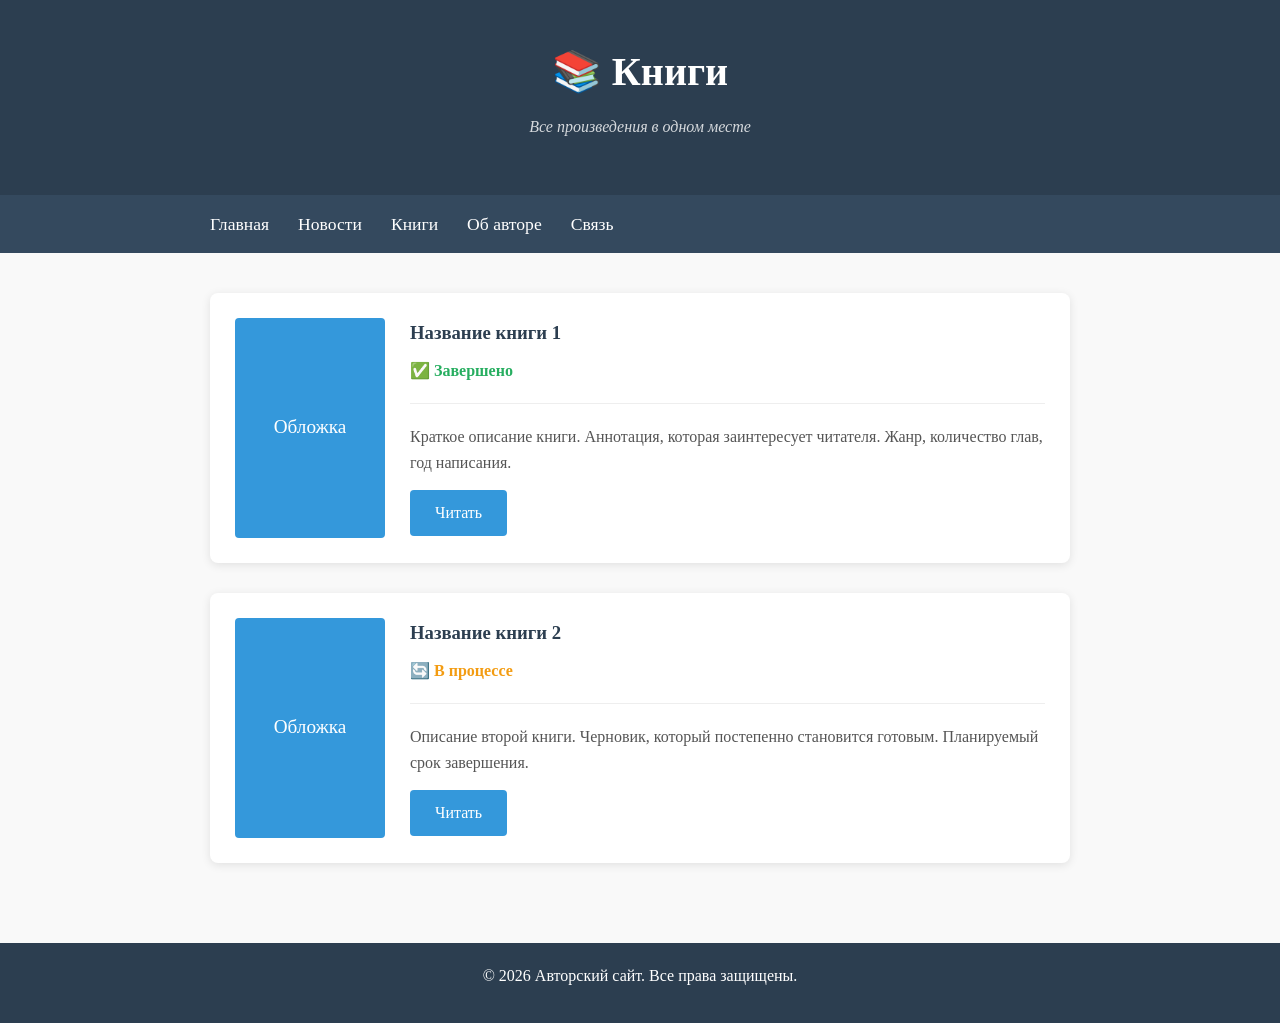
==== books.html @ 7fc60367 "Добавлена структура для Decap CMS" ====
<!DOCTYPE html>
<html lang="ru">
<head>
    <meta charset="UTF-8">
    <meta name="viewport" content="width=device-width, initial-scale=1.0">
    <title>Книги | Авторский сайт</title>
    <link rel="stylesheet" href="style.css">
</head>
<body>
    <header>
        <div class="container">
            <h1>📚 Книги</h1>
            <p class="subtitle">Все произведения в одном месте</p>
        </div>
    </header>

    <nav>
        <div class="container">
            <a href="index.html">Главная</a>
            <a href="news.html">Новости</a>
            <a href="books.html">Книги</a>
            <a href="about.html">Об авторе</a>
            <a href="contact.html">Связь</a>
        </div>
    </nav>

    <main>
        <section class="container">
            <div class="book-list">
                <!-- Книга 1 -->
                <article class="book-card">
                    <div class="book-cover">
                        <div class="placeholder-cover">Обложка</div>
                    </div>
                    <div class="book-info">
                        <h3>Название книги 1</h3>
                        <p class="book-status status-complete">✅ Завершено</p>
                        <p class="book-description">
                            Краткое описание книги. Аннотация, которая заинтересует читателя.
                            Жанр, количество глав, год написания.
                        </p>
                        <a href="books/book1/index.html" class="btn">Читать</a>
                    </div>
                </article>

                <!-- Книга 2 -->
                <article class="book-card">
                    <div class="book-cover">
                        <div class="placeholder-cover">Обложка</div>
                    </div>
                    <div class="book-info">
                        <h3>Название книги 2</h3>
                        <p class="book-status status-process">🔄 В процессе</p>
                        <p class="book-description">
                            Описание второй книги. Черновик, который постепенно становится готовым.
                            Планируемый срок завершения.
                        </p>
                        <a href="books/book2/index.html" class="btn">Читать</a>
                    </div>
                </article>
            </div>
        </section>
    </main>

    <footer>
        <div class="container">
            <p>© 2026 Авторский сайт. Все права защищены.</p>
        </div>
    </footer>
</body>
</html>
---- style.css ----
/* === Базовые настройки === */
* {
    margin: 0;
    padding: 0;
    box-sizing: border-box;
}

body {
    font-family: 'Georgia', 'Times New Roman', serif;
    line-height: 1.6;
    color: #333;
    background-color: #f9f9f9;
}

.container {
    max-width: 900px;
    margin: 0 auto;
    padding: 0 20px;
}

/* === Шапка === */
header {
    background: #2c3e50;
    color: white;
    padding: 40px 0;
    text-align: center;
}

header h1 {
    font-size: 2.5em;
    margin-bottom: 10px;
}

.subtitle {
    font-style: italic;
    opacity: 0.8;
}

/* === Навигация === */
nav {
    background: #34495e;
    padding: 15px 0;
    position: sticky;
    top: 0;
    z-index: 100;
}

nav a {
    color: white;
    text-decoration: none;
    margin-right: 25px;
    font-size: 1.1em;
}

nav a:hover {
    text-decoration: underline;
}

/* === Основной контент === */
main {
    padding: 40px 0;
    min-height: 60vh;
}

section {
    margin-bottom: 30px;
}

h2 {
    color: #2c3e50;
    border-bottom: 2px solid #3498db;
    padding-bottom: 10px;
    margin-bottom: 25px;
}

h3 {
    color: #2c3e50;
    margin-bottom: 10px;
}

p {
    margin-bottom: 15px;
}

a {
    color: #3498db;
}

a:hover {
    color: #2980b9;
}

/* === Приветственный текст === */
.welcome-note {
    background: #e8f4f8;
    padding: 20px;
    border-left: 4px solid #3498db;
    margin-top: 20px;
}

/* === Новости === */
.news-list {
    display: flex;
    flex-direction: column;
    gap: 25px;
}

.news-item {
    background: white;
    border-radius: 8px;
    box-shadow: 0 2px 10px rgba(0,0,0,0.1);
    padding: 25px;
}

.news-date {
    color: #7f8c8d;
    font-size: 0.9em;
    margin-bottom: 10px;
}

.news-item h3 {
    color: #2c3e50;
    margin-bottom: 15px;
}

/* === Карточки книг === */
.book-list {
    display: flex;
    flex-direction: column;
    gap: 30px;
}

.book-card {
    background: white;
    border-radius: 8px;
    box-shadow: 0 2px 10px rgba(0,0,0,0.1);
    display: flex;
    gap: 25px;
    padding: 25px;
}

.book-cover {
    flex-shrink: 0;
    width: 150px;
    height: 220px;
}

.placeholder-cover {
    width: 100%;
    height: 100%;
    background: #3498db;
    color: white;
    display: flex;
    align-items: center;
    justify-content: center;
    font-size: 1.2em;
    border-radius: 4px;
}

.book-info h3 {
    color: #2c3e50;
    margin-bottom: 10px;
}

.book-status {
    font-weight: bold;
    margin-bottom: 10px;
}

.status-complete {
    color: #27ae60;
}

.status-process {
    color: #f39c12;
}

.book-description {
    margin-bottom: 15px;
    color: #555;
}

.btn {
    display: inline-block;
    background: #3498db;
    color: white;
    padding: 10px 25px;
    text-decoration: none;
    border-radius: 4px;
    transition: background 0.3s;
}

.btn:hover {
    background: #2980b9;
}

/* === Об авторе === */
.about-content {
    background: white;
    border-radius: 8px;
    box-shadow: 0 2px 10px rgba(0,0,0,0.1);
    padding: 30px;
}

/* === Контакты === */
.contact-content {
    background: white;
    border-radius: 8px;
    box-shadow: 0 2px 10px rgba(0,0,0,0.1);
    padding: 30px;
}

.contact-list {
    list-style: none;
    margin: 20px 0;
}

.contact-list li {
    padding: 10px 0;
    border-bottom: 1px solid #eee;
}

.contact-list li:last-child {
    border-bottom: none;
}

/* === Подвал === */
footer {
    background: #2c3e50;
    color: white;
    text-align: center;
    padding: 20px 0;
    margin-top: 40px;
}

/* === Адаптив для мобильных === */
@media (max-width: 600px) {
    .book-card {
        flex-direction: column;
    }
    
    .book-cover {
        width: 100%;
        height: 200px;
    }
    
    nav a {
        display: block;
        margin-bottom: 10px;
    }
    
    header h1 {
        font-size: 1.8em;
    }
}/* === Страница книги === */
.book-header {
    display: flex;
    gap: 30px;
    background: white;
    border-radius: 8px;
    box-shadow: 0 2px 10px rgba(0,0,0,0.1);
    padding: 30px;
    margin-bottom: 30px;
}

.book-cover-large {
    flex-shrink: 0;
    width: 200px;
    height: 300px;
}

.placeholder-cover-large {
    width: 100%;
    height: 100%;
    background: #3498db;
    color: white;
    display: flex;
    align-items: center;
    justify-content: center;
    font-size: 1.2em;
    border-radius: 4px;
}

.book-meta {
    flex: 1;
}

.book-meta h2 {
    margin-top: 0;
}

.book-description {
    margin-top: 20px;
    padding-top: 20px;
    border-top: 1px solid #eee;
}

.signature {
    font-style: italic;
    text-align: right;
    margin-top: 20px;
    color: #7f8c8d;
}

/* === Оглавление === */
.toc-section {
    background: white;
    border-radius: 8px;
    box-shadow: 0 2px 10px rgba(0,0,0,0.1);
    padding: 30px;
    margin-bottom: 30px;
}

.chapter-list {
    list-style: none;
}

.chapter-list li {
    padding: 12px 0;
    border-bottom: 1px solid #eee;
}

.chapter-list li:last-child {
    border-bottom: none;
}

.chapter-list a {
    color: #2c3e50;
    text-decoration: none;
    font-size: 1.1em;
}

.chapter-list a:hover {
    color: #3498db;
    text-decoration: underline;
}

/* === Предисловие === */
.preface-section {
    background: white;
    border-radius: 8px;
    box-shadow: 0 2px 10px rgba(0,0,0,0.1);
    padding: 30px;
}

/* === Страница главы === */
.chapter-nav {
    display: flex;
    justify-content: space-between;
    align-items: center;
    margin-bottom: 30px;
    padding: 20px;
    background: #f5f5f5;
    border-radius: 8px;
}

.chapter-nav-links {
    display: flex;
    gap: 15px;
}

.nav-disabled {
    color: #bdc3c7;
    padding: 10px 25px;
}

.btn-secondary {
    background: #95a5a6;
}

.btn-secondary:hover {
    background: #7f8c8d;
}

/* === Текст главы === */
.chapter-content {
    background: white;
    border-radius: 8px;
    box-shadow: 0 2px 10px rgba(0,0,0,0.1);
    padding: 40px;
    margin-bottom: 30px;
    font-size: 1.15em;
    line-height: 1.8;
}

.chapter-content h2 {
    text-align: center;
    border: none;
    margin-bottom: 30px;
    font-size: 1.8em;
}

.chapter-content p {
    margin-bottom: 20px;
    text-align: justify;
}

.chapter-end {
    text-align: center;
    font-size: 1.5em;
    color: #bdc3c7;
    margin-top: 40px;
}

/* === Иллюстрации в главе === */
.chapter-image {
    margin: 30px 0;
    text-align: center;
}

.chapter-image img {
    max-width: 100%;
    height: auto;
    border-radius: 4px;
    box-shadow: 0 2px 10px rgba(0,0,0,0.15);
}

.placeholder-image {
    max-width: 600px;
    height: 300px;
    background: #ecf0f1;
    color: #7f8c8d;
    display: flex;
    align-items: center;
    justify-content: center;
    margin: 0 auto;
    border-radius: 4px;
    border: 2px dashed #bdc3c7;
}

.chapter-image figcaption {
    margin-top: 10px;
    font-style: italic;
    color: #7f8c8d;
    font-size: 0.9em;
}

/* === Заметки автора === */
.chapter-notes {
    background: #fff9e6;
    border-left: 4px solid #f39c12;
    padding: 20px;
    border-radius: 4px;
    margin-top: 30px;
}

.chapter-notes h3 {
    margin-bottom: 10px;
    color: #d35400;
}

/* === Адаптив для книг === */
@media (max-width: 768px) {
    .book-header {
        flex-direction: column;
    }
    
    .book-cover-large {
        width: 100%;
        height: 250px;
    }
    
    .chapter-nav {
        flex-direction: column;
        gap: 15px;
    }
    
    .chapter-nav-links {
        width: 100%;
        justify-content: space-between;
    }
    
    .chapter-content {
        padding: 20px;
        font-size: 1em;
    }
}
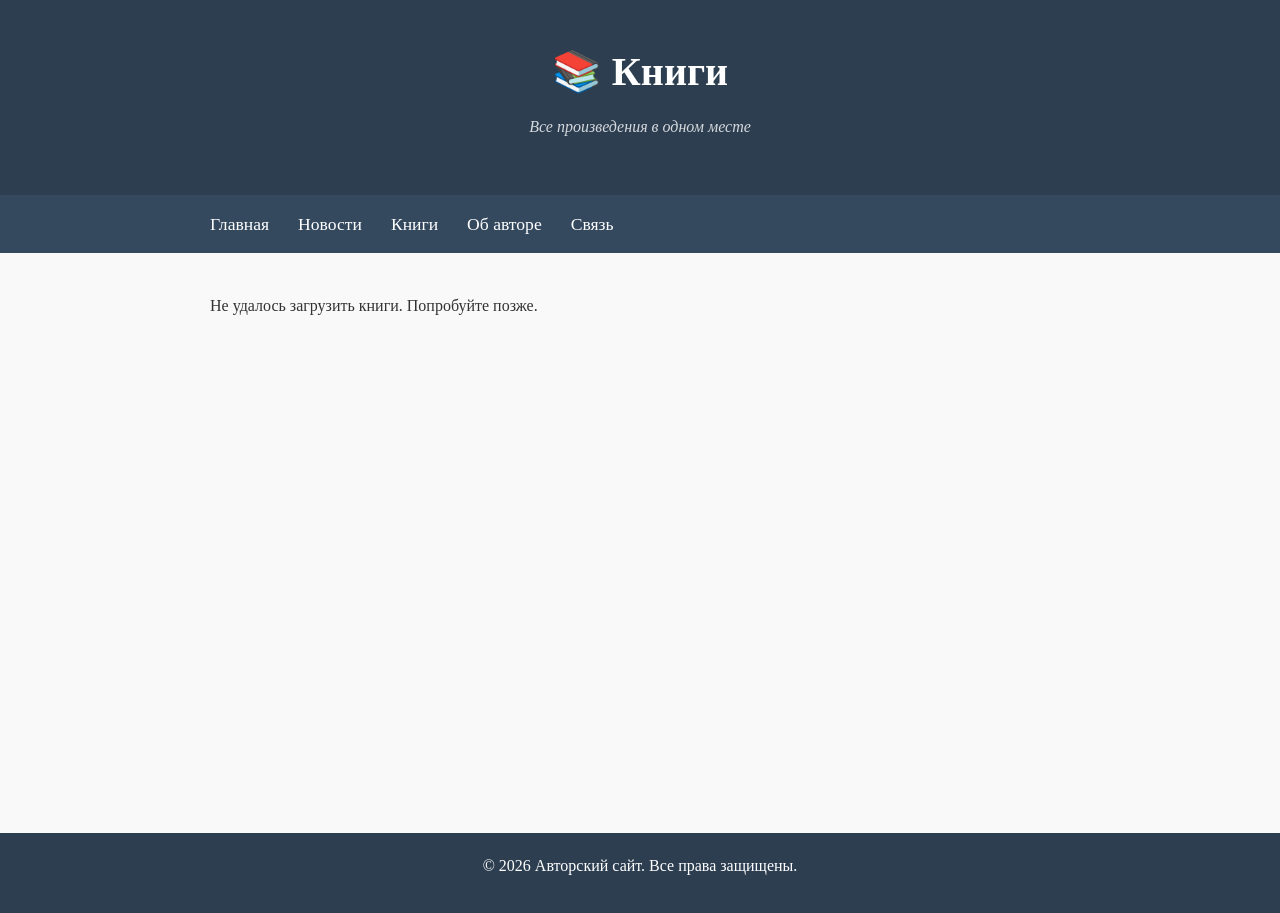
==== commit f61711fe: "Добавлена загрузка книг из GitHub API" ====
--- a/books.html
+++ b/books.html
@@ -26,38 +26,8 @@
 
     <main>
         <section class="container">
-            <div class="book-list">
-                <!-- Книга 1 -->
-                <article class="book-card">
-                    <div class="book-cover">
-                        <div class="placeholder-cover">Обложка</div>
-                    </div>
-                    <div class="book-info">
-                        <h3>Название книги 1</h3>
-                        <p class="book-status status-complete">✅ Завершено</p>
-                        <p class="book-description">
-                            Краткое описание книги. Аннотация, которая заинтересует читателя.
-                            Жанр, количество глав, год написания.
-                        </p>
-                        <a href="books/book1/index.html" class="btn">Читать</a>
-                    </div>
-                </article>
-
-                <!-- Книга 2 -->
-                <article class="book-card">
-                    <div class="book-cover">
-                        <div class="placeholder-cover">Обложка</div>
-                    </div>
-                    <div class="book-info">
-                        <h3>Название книги 2</h3>
-                        <p class="book-status status-process">🔄 В процессе</p>
-                        <p class="book-description">
-                            Описание второй книги. Черновик, который постепенно становится готовым.
-                            Планируемый срок завершения.
-                        </p>
-                        <a href="books/book2/index.html" class="btn">Читать</a>
-                    </div>
-                </article>
+            <div id="books-list" class="book-list">
+                <p>Загрузка книг...</p>
             </div>
         </section>
     </main>
@@ -67,5 +37,109 @@
             <p>© 2026 Авторский сайт. Все права защищены.</p>
         </div>
     </footer>
+
+    <script>
+        // Простой парсер Markdown
+        function parseMarkdown(text) {
+            if (!text) return '';
+            return text
+                .replace(/^### (.*$)/gim, '<h3>$1</h3>')
+                .replace(/^## (.*$)/gim, '<h2>$1</h2>')
+                .replace(/\*\*(.*?)\*\*/gim, '<strong>$1</strong>')
+                .replace(/\*(.*?)\*/gim, '<em>$1</em>')
+                .replace(/\n/gim, '<br>');
+        }
+
+        // Загрузка списка книг
+        async function loadBooks() {
+            const container = document.getElementById('books-list');
+            
+            try {
+                const repo = 'velikiyavtor-cell/author-site';
+                const response = await fetch(`https://api.github.com/repos/${repo}/contents/content/books`);
+                
+                if (response.status === 404) {
+                    container.innerHTML = '<p>Книг пока нет. Будь первым читателем!</p>';
+                    return;
+                }
+                
+                const folders = await response.json();
+                
+                if (!Array.isArray(folders) || folders.length === 0) {
+                    container.innerHTML = '<p>Книг пока нет. Будь первым читателем!</p>';
+                    return;
+                }
+
+                container.innerHTML = '';
+                
+                for (const folder of folders) {
+                    if (folder.type !== 'dir') continue;
+                    
+                    // Ищем index.md внутри папки книги
+                    const bookResponse = await fetch(`https://api.github.com/repos/${repo}/contents/content/books/${folder.name}/index.md`);
+                    if (bookResponse.status !== 200) continue;
+                    
+                    const bookData = await bookResponse.json();
+                    // GitHub API возвращает контент в base64
+                    const contentText = atob(bookData.content);
+                    
+                    // Парсим frontmatter
+                    const frontmatter = {};
+                    const lines = contentText.split('\n');
+                    let inFrontmatter = false;
+                    let bodyStart = 0;
+                    
+                    for (let i = 0; i < lines.length; i++) {
+                        if (lines[i].trim() === '---') {
+                            if (!inFrontmatter) {
+                                inFrontmatter = true;
+                                bodyStart = i + 1;
+                            } else {
+                                break;
+                            }
+                        } else if (inFrontmatter) {
+                            const match = lines[i].match(/^(.*?):\s*(.*)$/);
+                            if (match) {
+                                frontmatter[match[1].trim()] = match[2].trim();
+                            }
+                        }
+                    }
+                    
+                    // Определяем статус для цвета
+                    const statusClass = {
+                        'Завершено': 'status-complete',
+                        'В процессе': 'status-process',
+                        'Черновик': 'status-draft'
+                    }[frontmatter.status] || 'status-process';
+                    
+                    // Создаём карточку книги
+                    const article = document.createElement('article');
+                    article.className = 'book-card';
+                    article.innerHTML = `
+                        <div class="book-cover">
+                            ${frontmatter.cover 
+                                ? `<img src="${frontmatter.cover}" alt="Обложка: ${frontmatter.title}">` 
+                                : `<div class="placeholder-cover">Обложка</div>`
+                            }
+                        </div>
+                        <div class="book-info">
+                            <h3>${frontmatter.title || 'Без названия'}</h3>
+                            <p class="book-status ${statusClass}">${frontmatter.status || 'Статус неизвестен'}</p>
+                            ${frontmatter.genre ? `<p><strong>Жанр:</strong> ${frontmatter.genre}</p>` : ''}
+                            ${frontmatter.year ? `<p><strong>Год:</strong> ${frontmatter.year}</p>` : ''}
+                            <p class="book-description">${frontmatter.excerpt || frontmatter.description?.substring(0, 150) + '...' || 'Описание отсутствует'}</p>
+                            <a href="books/${folder.name}/index.html" class="btn">Читать</a>
+                        </div>
+                    `;
+                    container.appendChild(article);
+                }
+            } catch (error) {
+                console.error('Ошибка загрузки книг:', error);
+                container.innerHTML = '<p>Не удалось загрузить книги. Попробуйте позже.</p>';
+            }
+        }
+
+        loadBooks();
+    </script>
 </body>
 </html>
